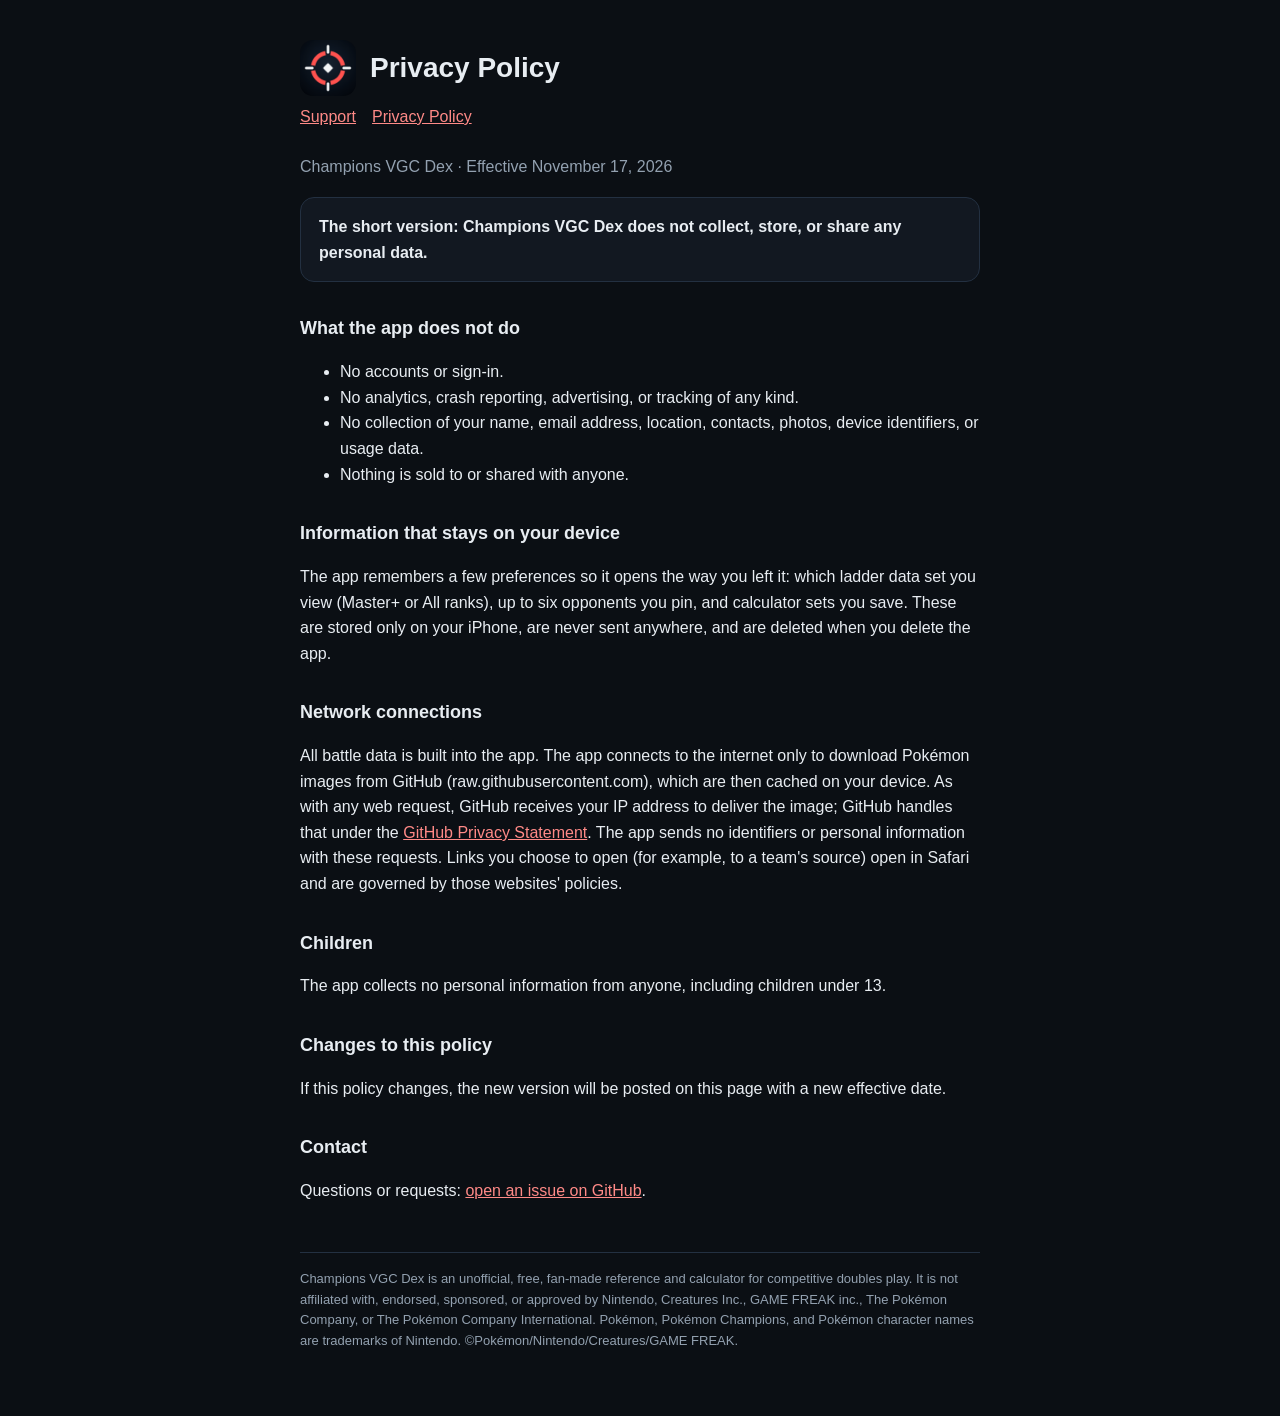
==== privacy.html @ eebe162a "Support and privacy-policy pages for Champions VGC Dex Static GitHub Pages site: support page (help " ====
<!doctype html>
<html lang="en">
<head>
<meta charset="utf-8">
<meta name="viewport" content="width=device-width, initial-scale=1">
<title>Champions VGC Dex — Privacy Policy</title>
<meta name="description" content="Privacy policy for Champions VGC Dex: the app collects no personal data.">
<link rel="stylesheet" href="style.css">
<link rel="icon" href="icon.png">
</head>
<body>
<main>
<header><img src="icon.png" alt=""><h1>Privacy Policy</h1></header>
<nav><a href="./">Support</a><a href="privacy.html">Privacy Policy</a></nav>
<p class="muted">Champions VGC Dex · Effective November 17, 2026</p>

<div class="card"><strong>The short version: Champions VGC Dex does not collect, store, or share any personal data.</strong></div>

<h2>What the app does not do</h2>
<ul>
<li>No accounts or sign-in.</li>
<li>No analytics, crash reporting, advertising, or tracking of any kind.</li>
<li>No collection of your name, email address, location, contacts, photos, device identifiers, or usage data.</li>
<li>Nothing is sold to or shared with anyone.</li>
</ul>

<h2>Information that stays on your device</h2>
<p>The app remembers a few preferences so it opens the way you left it: which ladder data set you view (Master+ or All ranks), up to six opponents you pin, and calculator sets you save. These are stored only on your iPhone, are never sent anywhere, and are deleted when you delete the app.</p>

<h2>Network connections</h2>
<p>All battle data is built into the app. The app connects to the internet only to download Pokémon images from GitHub (raw.githubusercontent.com), which are then cached on your device. As with any web request, GitHub receives your IP address to deliver the image; GitHub handles that under the <a href="https://docs.github.com/site-policy/privacy-policies/github-general-privacy-statement">GitHub Privacy Statement</a>. The app sends no identifiers or personal information with these requests. Links you choose to open (for example, to a team's source) open in Safari and are governed by those websites' policies.</p>

<h2>Children</h2>
<p>The app collects no personal information from anyone, including children under 13.</p>

<h2>Changes to this policy</h2>
<p>If this policy changes, the new version will be posted on this page with a new effective date.</p>

<h2>Contact</h2>
<p>Questions or requests: <a href="https://github.com/JordanUrbaezLu/vgcdex-support/issues">open an issue on GitHub</a>.</p>

<footer>Champions VGC Dex is an unofficial, free, fan-made reference and calculator for competitive doubles play. It is not affiliated with, endorsed, sponsored, or approved by Nintendo, Creatures Inc., GAME FREAK inc., The Pokémon Company, or The Pokémon Company International. Pokémon, Pokémon Champions, and Pokémon character names are trademarks of Nintendo. ©Pokémon/Nintendo/Creatures/GAME FREAK.</footer>
</main>
</body>
</html>
---- style.css ----
:root { color-scheme: dark; --bg: #0b0f14; --surface: #121821; --border: #233041; --fg: #e8edf2; --muted: #93a1b0; --accent: #ff5350; }
* { box-sizing: border-box; }
body { margin: 0; background: var(--bg); color: var(--fg); font: 16px/1.6 -apple-system, BlinkMacSystemFont, "SF Pro Text", "Segoe UI", Roboto, sans-serif; }
main { max-width: 720px; margin: 0 auto; padding: 40px 20px 64px; }
header { display: flex; align-items: center; gap: 14px; margin-bottom: 8px; }
header img { width: 56px; height: 56px; border-radius: 13px; }
h1 { font-size: 28px; line-height: 1.2; margin: 0; }
h2 { font-size: 18px; margin: 32px 0 8px; }
p, li { color: var(--fg); }
.muted, small { color: var(--muted); }
a { color: #ff8a87; }
.card { background: var(--surface); border: 1px solid var(--border); border-radius: 14px; padding: 16px 18px; margin: 18px 0; }
.button { display: inline-block; background: var(--accent); color: #fff; text-decoration: none; font-weight: 600; padding: 12px 18px; border-radius: 12px; }
nav { margin: 6px 0 24px; } nav a { margin-right: 16px; }
footer { margin-top: 48px; padding-top: 16px; border-top: 1px solid var(--border); font-size: 13px; color: var(--muted); }
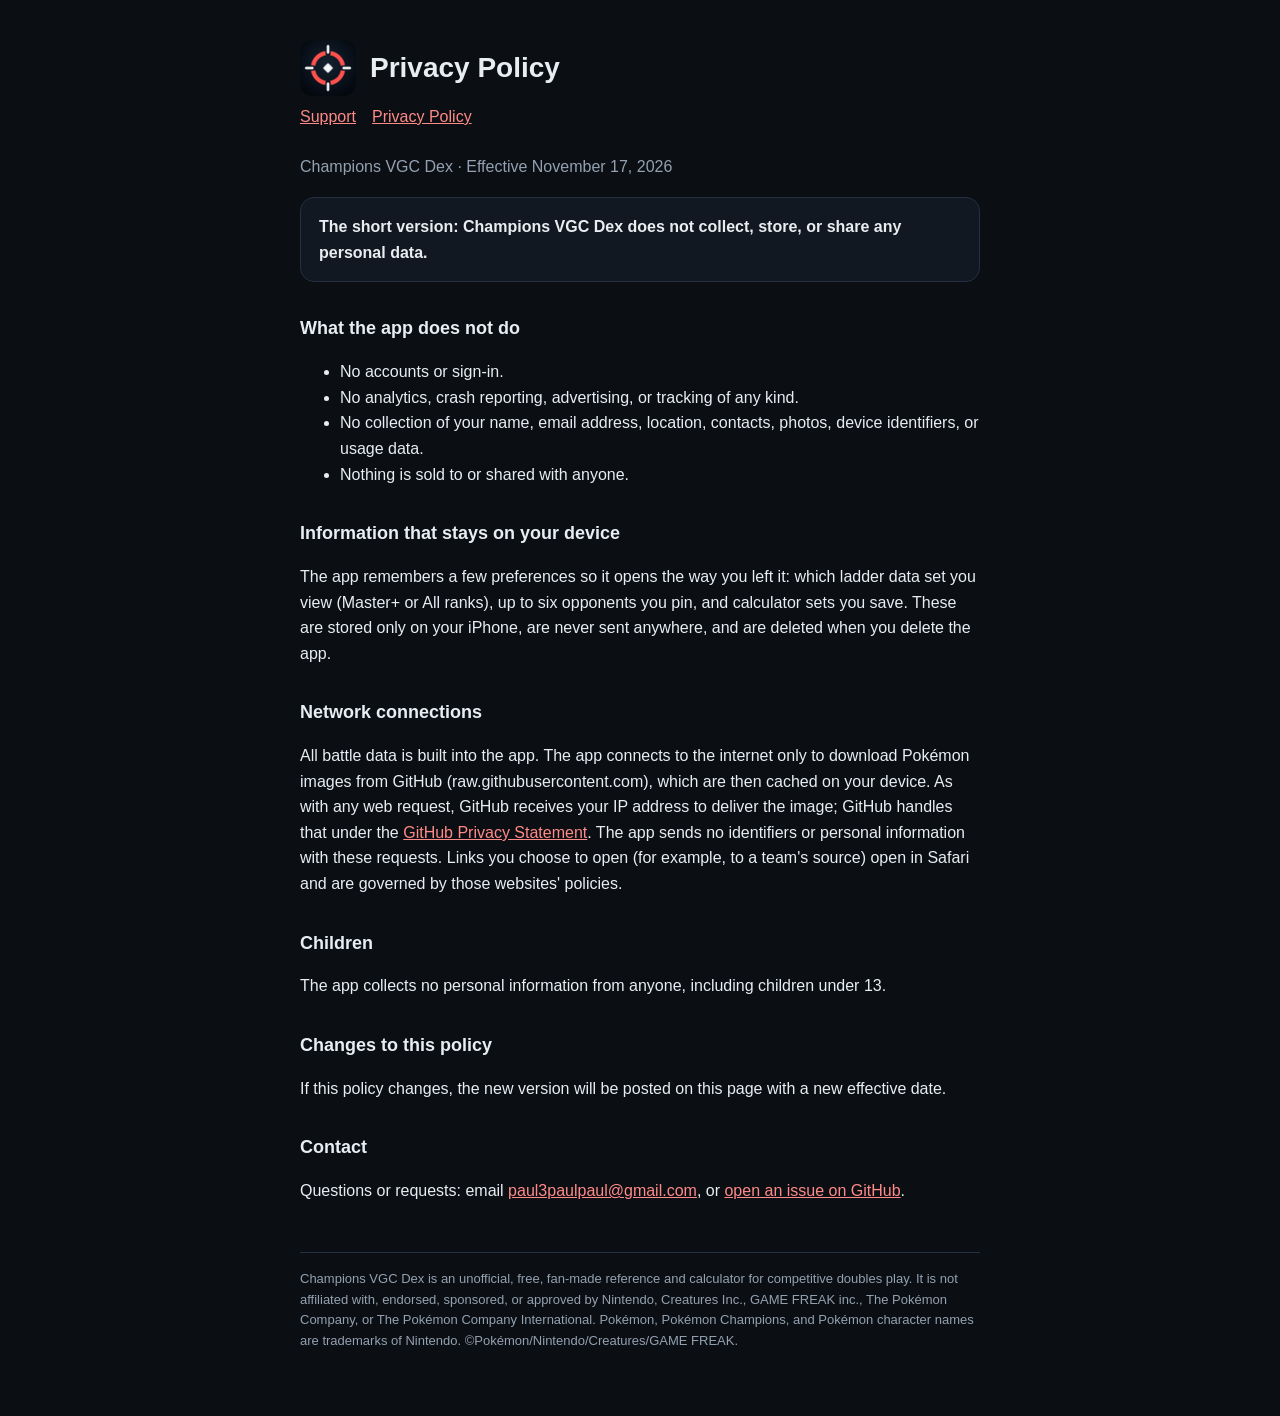
==== commit e75b21a4: "Add a direct support email (no account needed; private correction/removal requests) Co-Authored-By: " ====
--- a/privacy.html
+++ b/privacy.html
@@ -37,7 +37,7 @@
 <p>If this policy changes, the new version will be posted on this page with a new effective date.</p>
 
 <h2>Contact</h2>
-<p>Questions or requests: <a href="https://github.com/JordanUrbaezLu/vgcdex-support/issues">open an issue on GitHub</a>.</p>
+<p>Questions or requests: email <a href="mailto:paul3paulpaul@gmail.com">paul3paulpaul@gmail.com</a>, or <a href="https://github.com/JordanUrbaezLu/vgcdex-support/issues">open an issue on GitHub</a>.</p>
 
 <footer>Champions VGC Dex is an unofficial, free, fan-made reference and calculator for competitive doubles play. It is not affiliated with, endorsed, sponsored, or approved by Nintendo, Creatures Inc., GAME FREAK inc., The Pokémon Company, or The Pokémon Company International. Pokémon, Pokémon Champions, and Pokémon character names are trademarks of Nintendo. ©Pokémon/Nintendo/Creatures/GAME FREAK.</footer>
 </main>
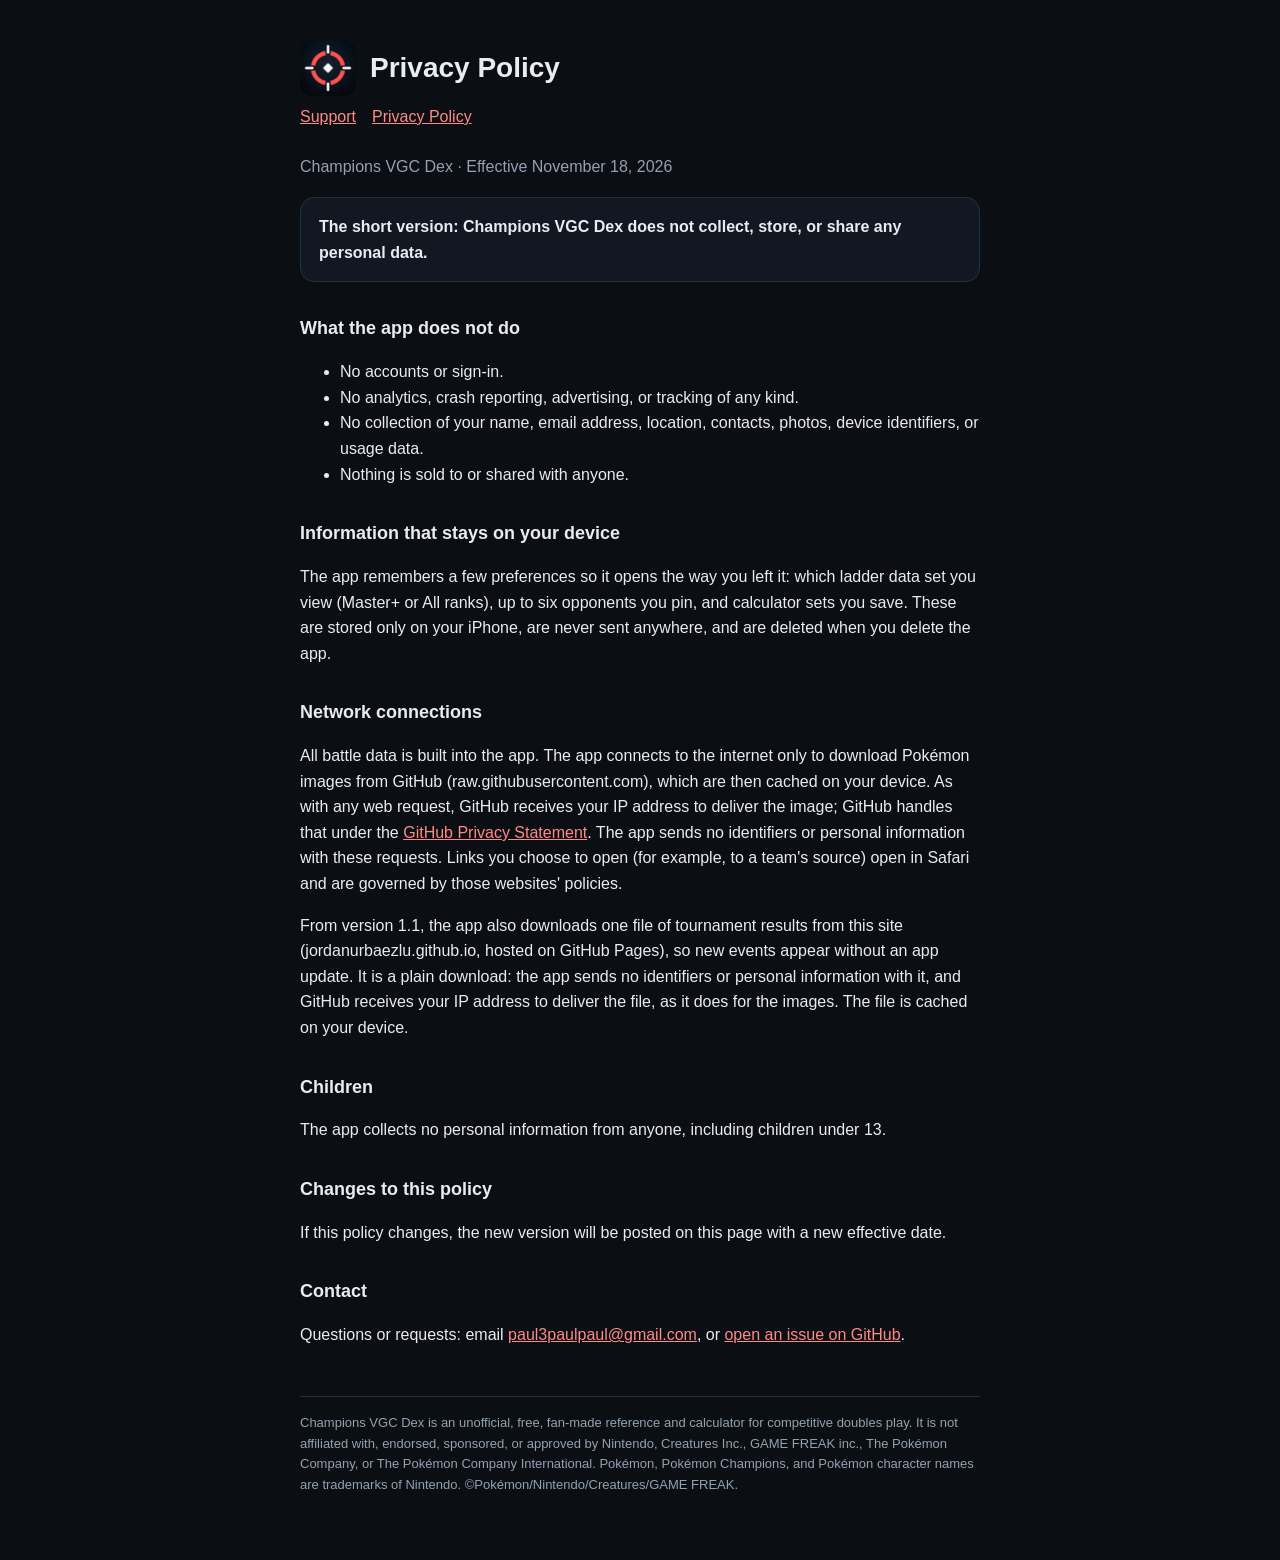
==== commit 708cce15: "Tournament results feed (13 events through 2026-11-14); privacy policy: the app downloads it from v1" ====
--- a/privacy.html
+++ b/privacy.html
@@ -12,7 +12,7 @@
 <main>
 <header><img src="icon.png" alt=""><h1>Privacy Policy</h1></header>
 <nav><a href="./">Support</a><a href="privacy.html">Privacy Policy</a></nav>
-<p class="muted">Champions VGC Dex · Effective November 17, 2026</p>
+<p class="muted">Champions VGC Dex · Effective November 18, 2026</p>
 
 <div class="card"><strong>The short version: Champions VGC Dex does not collect, store, or share any personal data.</strong></div>
 
@@ -29,6 +29,7 @@
 
 <h2>Network connections</h2>
 <p>All battle data is built into the app. The app connects to the internet only to download Pokémon images from GitHub (raw.githubusercontent.com), which are then cached on your device. As with any web request, GitHub receives your IP address to deliver the image; GitHub handles that under the <a href="https://docs.github.com/site-policy/privacy-policies/github-general-privacy-statement">GitHub Privacy Statement</a>. The app sends no identifiers or personal information with these requests. Links you choose to open (for example, to a team's source) open in Safari and are governed by those websites' policies.</p>
+<p>From version 1.1, the app also downloads one file of tournament results from this site (jordanurbaezlu.github.io, hosted on GitHub Pages), so new events appear without an app update. It is a plain download: the app sends no identifiers or personal information with it, and GitHub receives your IP address to deliver the file, as it does for the images. The file is cached on your device.</p>
 
 <h2>Children</h2>
 <p>The app collects no personal information from anyone, including children under 13.</p>
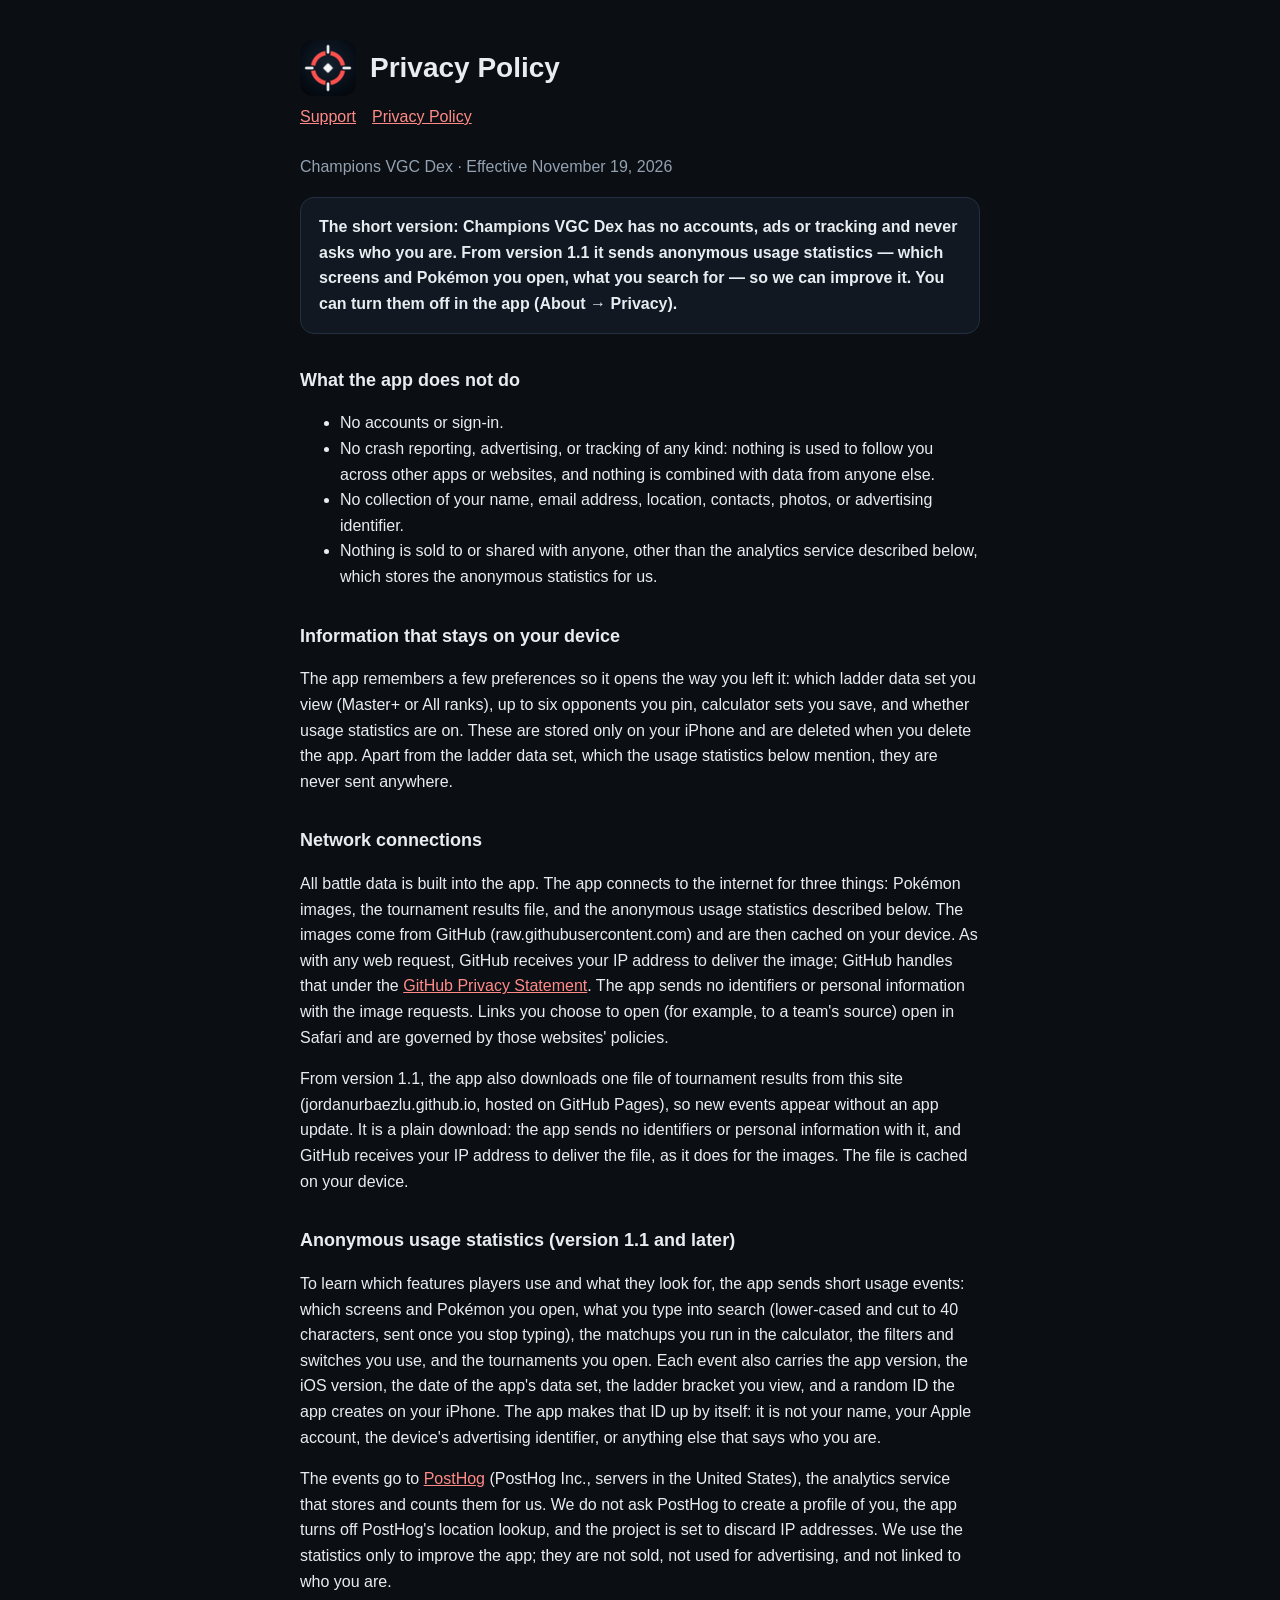
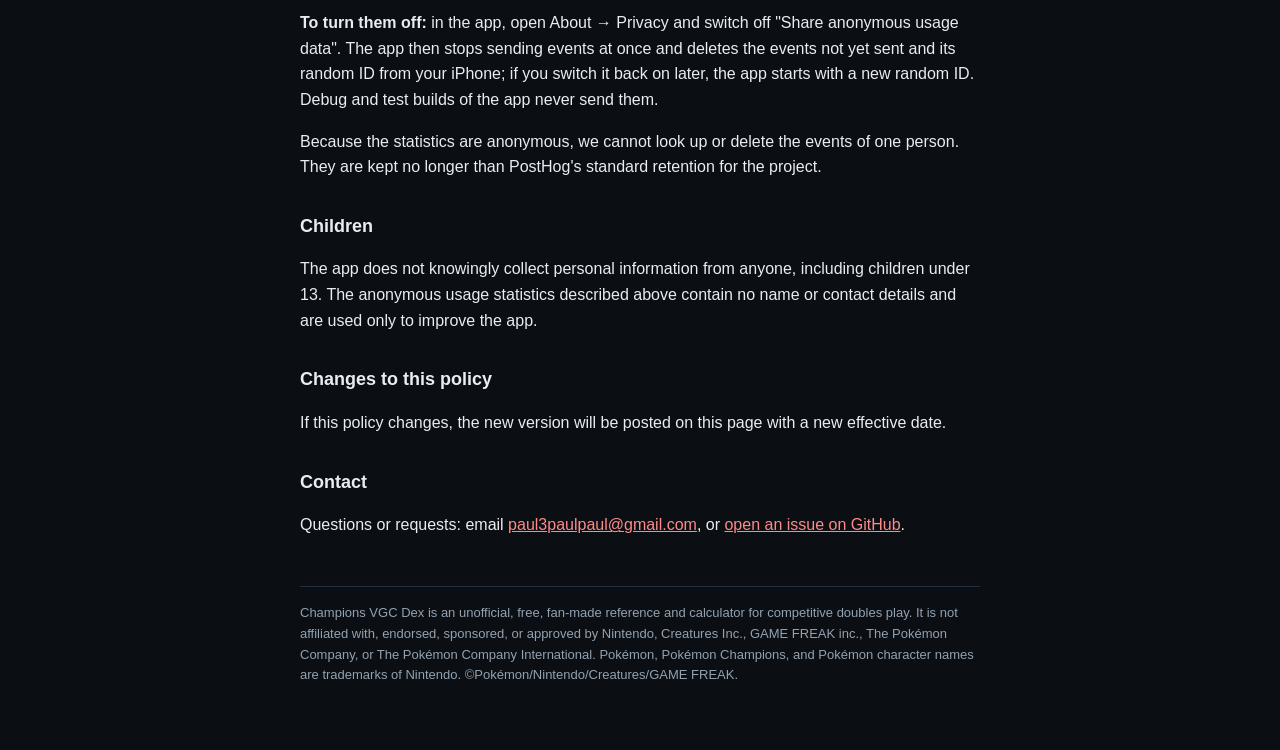
==== commit 1d3e589c: "Privacy policy for 1.1: anonymous usage statistics (PostHog), how to turn them off The 1.0 policy pr" ====
--- a/privacy.html
+++ b/privacy.html
@@ -4,7 +4,7 @@
 <meta charset="utf-8">
 <meta name="viewport" content="width=device-width, initial-scale=1">
 <title>Champions VGC Dex — Privacy Policy</title>
-<meta name="description" content="Privacy policy for Champions VGC Dex: the app collects no personal data.">
+<meta name="description" content="Privacy policy for Champions VGC Dex: no accounts, no ads, no tracking; anonymous usage statistics you can turn off.">
 <link rel="stylesheet" href="style.css">
 <link rel="icon" href="icon.png">
 </head>
@@ -12,27 +12,33 @@
 <main>
 <header><img src="icon.png" alt=""><h1>Privacy Policy</h1></header>
 <nav><a href="./">Support</a><a href="privacy.html">Privacy Policy</a></nav>
-<p class="muted">Champions VGC Dex · Effective November 18, 2026</p>
+<p class="muted">Champions VGC Dex · Effective November 19, 2026</p>
 
-<div class="card"><strong>The short version: Champions VGC Dex does not collect, store, or share any personal data.</strong></div>
+<div class="card"><strong>The short version: Champions VGC Dex has no accounts, ads or tracking and never asks who you are. From version 1.1 it sends anonymous usage statistics — which screens and Pokémon you open, what you search for — so we can improve it. You can turn them off in the app (About → Privacy).</strong></div>
 
 <h2>What the app does not do</h2>
 <ul>
 <li>No accounts or sign-in.</li>
-<li>No analytics, crash reporting, advertising, or tracking of any kind.</li>
-<li>No collection of your name, email address, location, contacts, photos, device identifiers, or usage data.</li>
-<li>Nothing is sold to or shared with anyone.</li>
+<li>No crash reporting, advertising, or tracking of any kind: nothing is used to follow you across other apps or websites, and nothing is combined with data from anyone else.</li>
+<li>No collection of your name, email address, location, contacts, photos, or advertising identifier.</li>
+<li>Nothing is sold to or shared with anyone, other than the analytics service described below, which stores the anonymous statistics for us.</li>
 </ul>
 
 <h2>Information that stays on your device</h2>
-<p>The app remembers a few preferences so it opens the way you left it: which ladder data set you view (Master+ or All ranks), up to six opponents you pin, and calculator sets you save. These are stored only on your iPhone, are never sent anywhere, and are deleted when you delete the app.</p>
+<p>The app remembers a few preferences so it opens the way you left it: which ladder data set you view (Master+ or All ranks), up to six opponents you pin, calculator sets you save, and whether usage statistics are on. These are stored only on your iPhone and are deleted when you delete the app. Apart from the ladder data set, which the usage statistics below mention, they are never sent anywhere.</p>
 
 <h2>Network connections</h2>
-<p>All battle data is built into the app. The app connects to the internet only to download Pokémon images from GitHub (raw.githubusercontent.com), which are then cached on your device. As with any web request, GitHub receives your IP address to deliver the image; GitHub handles that under the <a href="https://docs.github.com/site-policy/privacy-policies/github-general-privacy-statement">GitHub Privacy Statement</a>. The app sends no identifiers or personal information with these requests. Links you choose to open (for example, to a team's source) open in Safari and are governed by those websites' policies.</p>
+<p>All battle data is built into the app. The app connects to the internet for three things: Pokémon images, the tournament results file, and the anonymous usage statistics described below. The images come from GitHub (raw.githubusercontent.com) and are then cached on your device. As with any web request, GitHub receives your IP address to deliver the image; GitHub handles that under the <a href="https://docs.github.com/site-policy/privacy-policies/github-general-privacy-statement">GitHub Privacy Statement</a>. The app sends no identifiers or personal information with the image requests. Links you choose to open (for example, to a team's source) open in Safari and are governed by those websites' policies.</p>
 <p>From version 1.1, the app also downloads one file of tournament results from this site (jordanurbaezlu.github.io, hosted on GitHub Pages), so new events appear without an app update. It is a plain download: the app sends no identifiers or personal information with it, and GitHub receives your IP address to deliver the file, as it does for the images. The file is cached on your device.</p>
 
+<h2>Anonymous usage statistics (version 1.1 and later)</h2>
+<p>To learn which features players use and what they look for, the app sends short usage events: which screens and Pokémon you open, what you type into search (lower-cased and cut to 40 characters, sent once you stop typing), the matchups you run in the calculator, the filters and switches you use, and the tournaments you open. Each event also carries the app version, the iOS version, the date of the app's data set, the ladder bracket you view, and a random ID the app creates on your iPhone. The app makes that ID up by itself: it is not your name, your Apple account, the device's advertising identifier, or anything else that says who you are.</p>
+<p>The events go to <a href="https://posthog.com/privacy">PostHog</a> (PostHog Inc., servers in the United States), the analytics service that stores and counts them for us. We do not ask PostHog to create a profile of you, the app turns off PostHog's location lookup, and the project is set to discard IP addresses. We use the statistics only to improve the app; they are not sold, not used for advertising, and not linked to who you are.</p>
+<p><strong>To turn them off:</strong> in the app, open About → Privacy and switch off "Share anonymous usage data". The app then stops sending events at once and deletes the events not yet sent and its random ID from your iPhone; if you switch it back on later, the app starts with a new random ID. Debug and test builds of the app never send them.</p>
+<p>Because the statistics are anonymous, we cannot look up or delete the events of one person. They are kept no longer than PostHog's standard retention for the project.</p>
+
 <h2>Children</h2>
-<p>The app collects no personal information from anyone, including children under 13.</p>
+<p>The app does not knowingly collect personal information from anyone, including children under 13. The anonymous usage statistics described above contain no name or contact details and are used only to improve the app.</p>
 
 <h2>Changes to this policy</h2>
 <p>If this policy changes, the new version will be posted on this page with a new effective date.</p>
